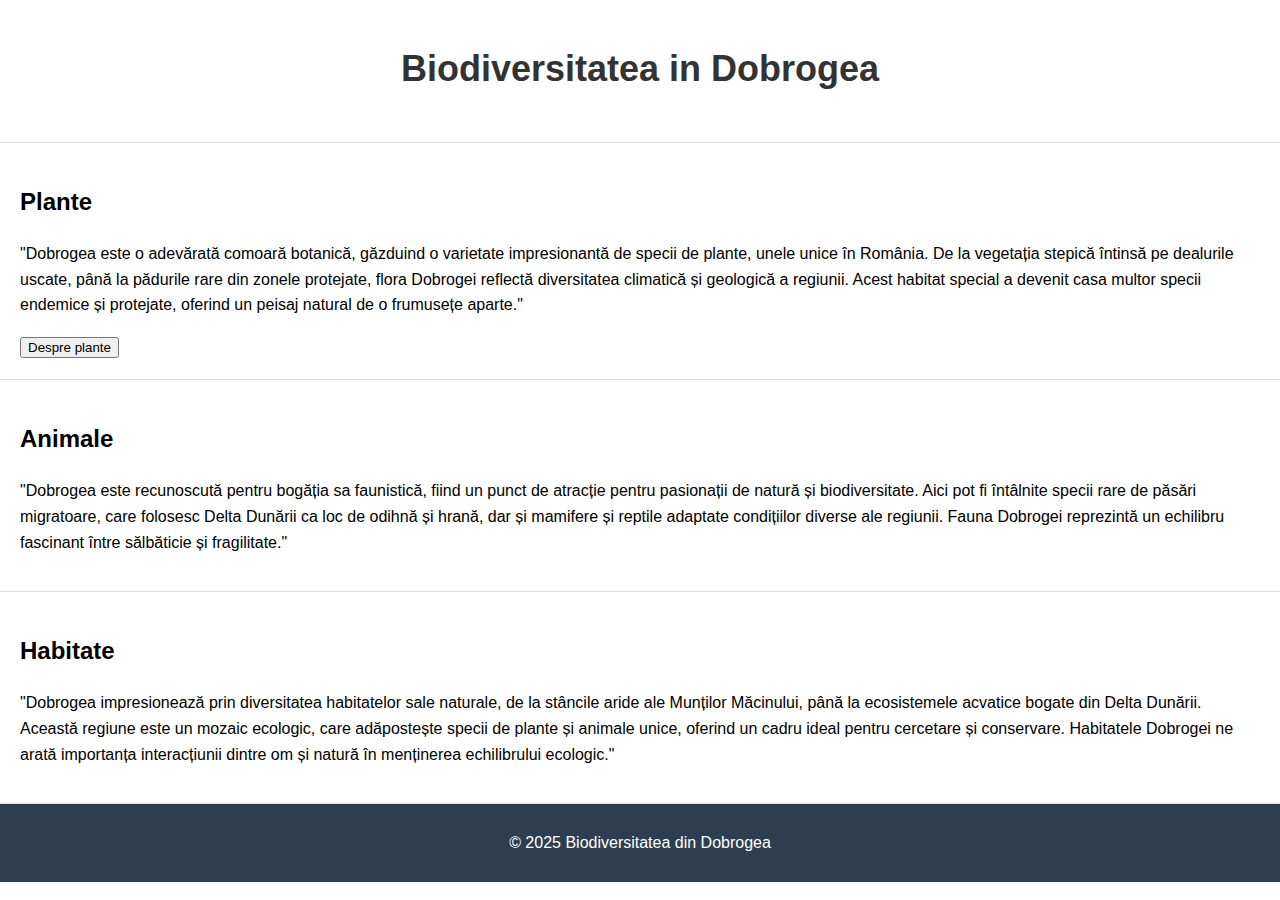
==== index.html @ dee2437e "Add files via upload" ====
<!DOCTYPE html>
<html lang="ro">
<head>
    <meta charset="UTF-8">
    <meta name="viewport" content="width=device-width, initial-scale=1.0">
    <title>Biodiversitatea din Dobrogea</title>
    <link rel="stylesheet" href="style.css">
</head>
<body>
    <section id="biodiversitatea in Dobrogea">
        <h1>
            Biodiversitatea in Dobrogea
        </h1>


    </section>
    <section id="plante">
        <h2>Plante</h2>
        <p>"Dobrogea este o adevărată comoară botanică, găzduind o varietate impresionantă de specii de plante, unele unice în România. 
            De la vegetația stepică întinsă pe dealurile uscate, până la pădurile rare din zonele protejate, 
            flora Dobrogei reflectă diversitatea climatică și geologică a regiunii. 
            Acest habitat special a devenit casa multor specii endemice și protejate, oferind un peisaj natural de o frumusețe aparte."

        </p>
        <button onclick="location.href='plante.html'">Despre plante</button>
    </section>
    <section id="animale">
        <h2>Animale</h2>
        <p>"Dobrogea este recunoscută pentru bogăția sa faunistică, fiind un punct de atracție pentru pasionații de natură și biodiversitate. 
            Aici pot fi întâlnite specii rare de păsări migratoare, care folosesc Delta Dunării ca loc de odihnă și hrană, dar 
            și mamifere și reptile adaptate condițiilor diverse ale regiunii. Fauna Dobrogei reprezintă un echilibru 
            fascinant între sălbăticie și fragilitate."</p>
    </section>
    <section id="habitate">
        <h2>Habitate</h2>
        <p>"Dobrogea impresionează prin diversitatea habitatelor sale naturale, de la stâncile aride ale Munților Măcinului, 
            până la ecosistemele acvatice bogate din Delta Dunării. Această regiune este un mozaic ecologic, care adăpostește 
            specii de plante și animale unice, oferind un cadru ideal pentru cercetare și conservare. Habitatele Dobrogei ne 
            arată importanța interacțiunii dintre om și natură în menținerea echilibrului ecologic."</p>
    </section>
    <footer>
        <p>&copy; 2025 Biodiversitatea din Dobrogea</p>
    </footer>
</body>
</html>
---- style.css ----
body {
    font-family: Arial, sans-serif;
    line-height: 1.6;
    margin: 0;
    padding: 0;
}
h1 {
    text-align: center; /* Centrează textul pe orizontală */
    font-size: 36px; /* Dimensiunea titlului */
    font-weight: bold; /* Face textul îngroșat */
    margin-top: 20px; /* Adaugă spațiu de sus */
    color: #333; /* Schimbă culoarea, dacă dorești */
}

header {
    background: #2c3e50;
    color: white;
    padding: 10px 20px;
    text-align: center;
}

section {
    padding: 20px;
    border-bottom: 1px solid #ddd;
}
footer {
    text-align: center;
    padding: 10px;
    background: #2c3e50;
    color: white;
}
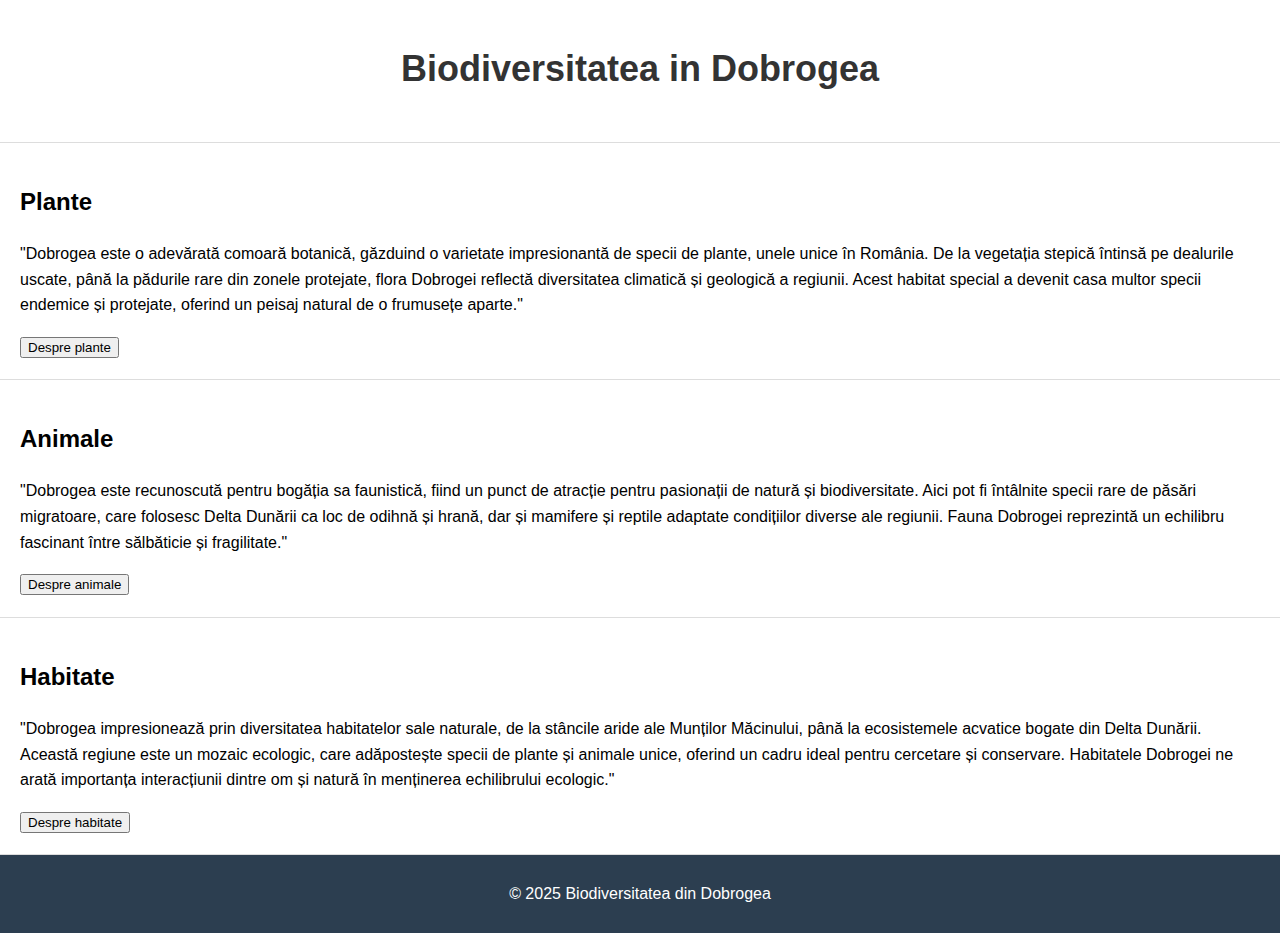
==== commit f67a3ab4: "Add files via upload" ====
--- a/index.html
+++ b/index.html
@@ -7,7 +7,8 @@
     <link rel="stylesheet" href="style.css">
 </head>
 <body>
-    <section id="biodiversitatea in Dobrogea">
+    <section id="biodiversitatea-in-dobrogea"?
+        >
         <h1>
             Biodiversitatea in Dobrogea
         </h1>
@@ -16,11 +17,11 @@
     </section>
     <section id="plante">
         <h2>Plante</h2>
-        <p>"Dobrogea este o adevărată comoară botanică, găzduind o varietate impresionantă de specii de plante, unele unice în România. 
+        <p>
+            "Dobrogea este o adevărată comoară botanică, găzduind o varietate impresionantă de specii de plante, unele unice în România. 
             De la vegetația stepică întinsă pe dealurile uscate, până la pădurile rare din zonele protejate, 
             flora Dobrogei reflectă diversitatea climatică și geologică a regiunii. 
             Acest habitat special a devenit casa multor specii endemice și protejate, oferind un peisaj natural de o frumusețe aparte."
-
         </p>
         <button onclick="location.href='plante.html'">Despre plante</button>
     </section>
@@ -30,6 +31,7 @@
             Aici pot fi întâlnite specii rare de păsări migratoare, care folosesc Delta Dunării ca loc de odihnă și hrană, dar 
             și mamifere și reptile adaptate condițiilor diverse ale regiunii. Fauna Dobrogei reprezintă un echilibru 
             fascinant între sălbăticie și fragilitate."</p>
+        <button onclick="location.href='animale.html'">Despre animale</button>
     </section>
     <section id="habitate">
         <h2>Habitate</h2>
@@ -37,6 +39,7 @@
             până la ecosistemele acvatice bogate din Delta Dunării. Această regiune este un mozaic ecologic, care adăpostește 
             specii de plante și animale unice, oferind un cadru ideal pentru cercetare și conservare. Habitatele Dobrogei ne 
             arată importanța interacțiunii dintre om și natură în menținerea echilibrului ecologic."</p>
+        <button onclick="location.href='habitate.html'">Despre habitate</button>
     </section>
     <footer>
         <p>&copy; 2025 Biodiversitatea din Dobrogea</p>
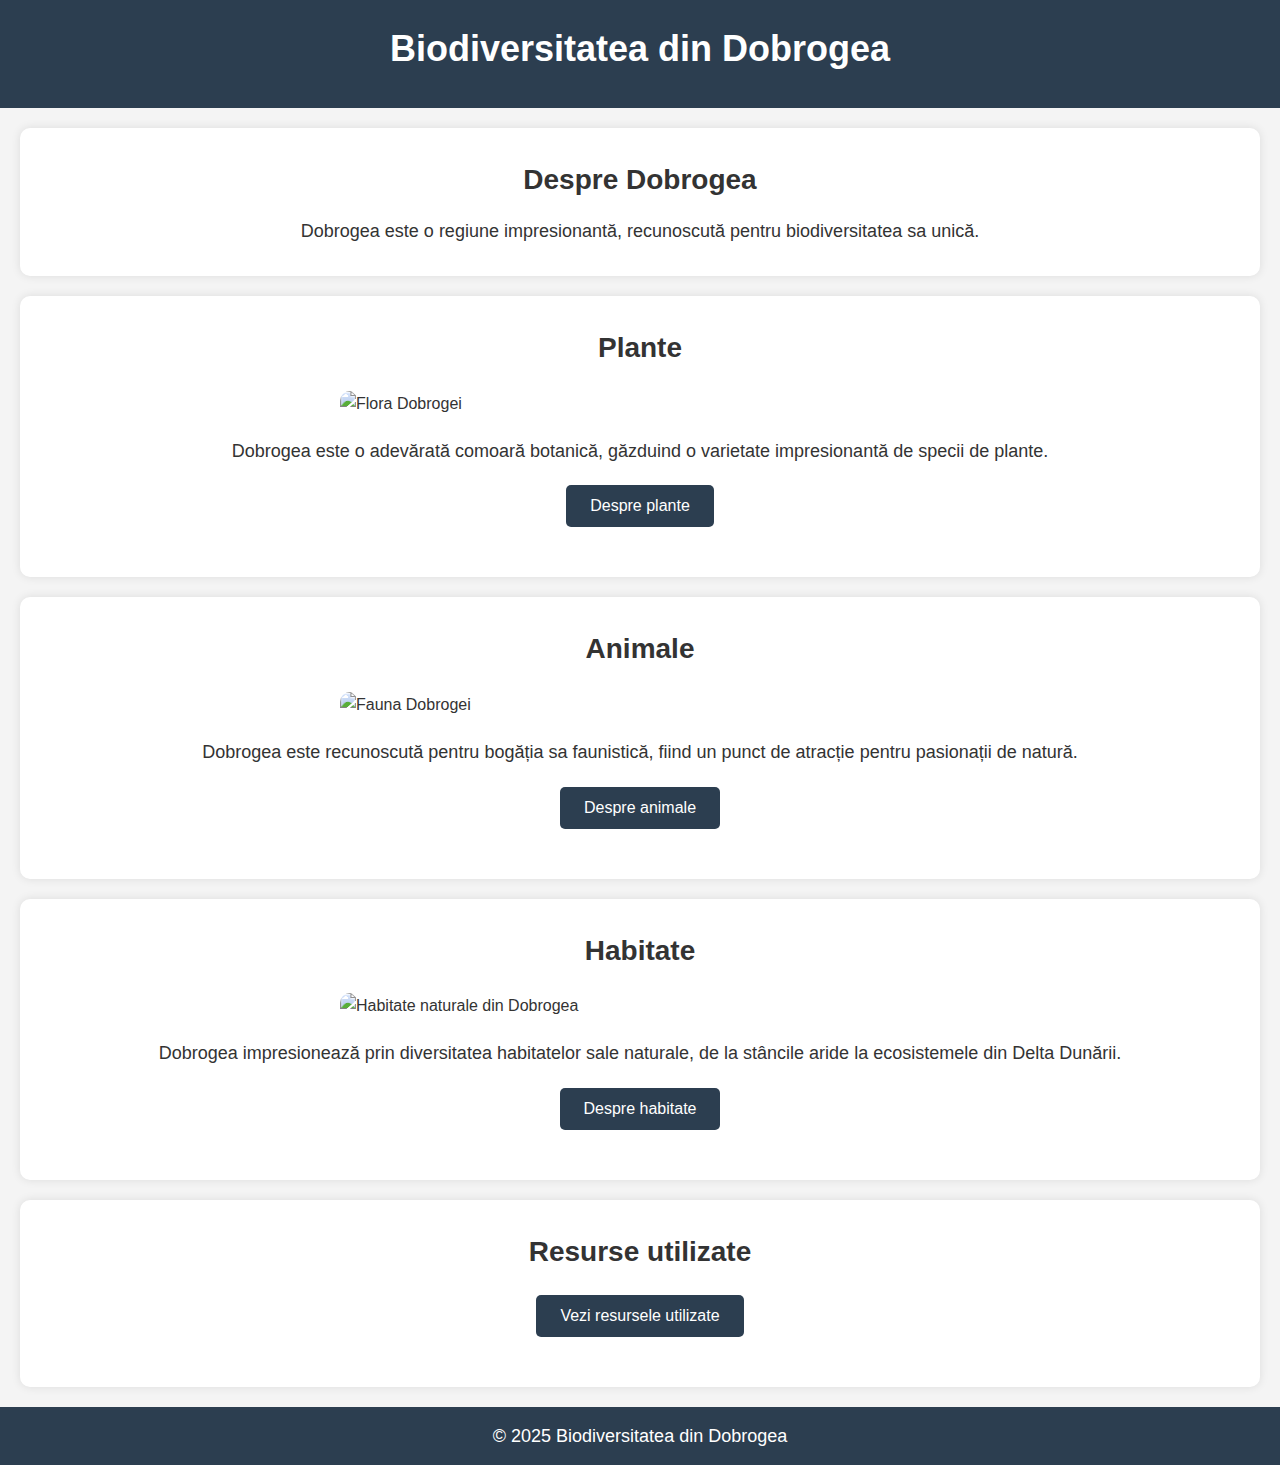
==== commit 187382ca: "Add files via upload" ====
--- a/index.html
+++ b/index.html
@@ -7,42 +7,52 @@
     <link rel="stylesheet" href="style.css">
 </head>
 <body>
-    <section id="biodiversitatea-in-dobrogea"?
-        >
-        <h1>
-            Biodiversitatea in Dobrogea
-        </h1>
 
+    <header>
+        <h1>Biodiversitatea din Dobrogea</h1>
+    </header>
 
+    <section id="biodiversitatea-in-dobrogea">
+        <h2>Despre Dobrogea</h2>
+        <p>Dobrogea este o regiune impresionantă, recunoscută pentru biodiversitatea sa unică.</p>
     </section>
+
     <section id="plante">
         <h2>Plante</h2>
+        <img src="plante.jpg" alt="Flora Dobrogei">
         <p>
-            "Dobrogea este o adevărată comoară botanică, găzduind o varietate impresionantă de specii de plante, unele unice în România. 
-            De la vegetația stepică întinsă pe dealurile uscate, până la pădurile rare din zonele protejate, 
-            flora Dobrogei reflectă diversitatea climatică și geologică a regiunii. 
-            Acest habitat special a devenit casa multor specii endemice și protejate, oferind un peisaj natural de o frumusețe aparte."
+            Dobrogea este o adevărată comoară botanică, găzduind o varietate impresionantă de specii de plante.
         </p>
         <button onclick="location.href='plante.html'">Despre plante</button>
     </section>
+
     <section id="animale">
         <h2>Animale</h2>
-        <p>"Dobrogea este recunoscută pentru bogăția sa faunistică, fiind un punct de atracție pentru pasionații de natură și biodiversitate. 
-            Aici pot fi întâlnite specii rare de păsări migratoare, care folosesc Delta Dunării ca loc de odihnă și hrană, dar 
-            și mamifere și reptile adaptate condițiilor diverse ale regiunii. Fauna Dobrogei reprezintă un echilibru 
-            fascinant între sălbăticie și fragilitate."</p>
+        <img src="animale.jpg" alt="Fauna Dobrogei">
+        <p>
+            Dobrogea este recunoscută pentru bogăția sa faunistică, fiind un punct de atracție pentru pasionații de natură.
+        </p>
         <button onclick="location.href='animale.html'">Despre animale</button>
     </section>
+
     <section id="habitate">
         <h2>Habitate</h2>
-        <p>"Dobrogea impresionează prin diversitatea habitatelor sale naturale, de la stâncile aride ale Munților Măcinului, 
-            până la ecosistemele acvatice bogate din Delta Dunării. Această regiune este un mozaic ecologic, care adăpostește 
-            specii de plante și animale unice, oferind un cadru ideal pentru cercetare și conservare. Habitatele Dobrogei ne 
-            arată importanța interacțiunii dintre om și natură în menținerea echilibrului ecologic."</p>
+        <img src="habitate.jpg" alt="Habitate naturale din Dobrogea">
+        <p>
+            Dobrogea impresionează prin diversitatea habitatelor sale naturale, de la stâncile aride la ecosistemele din Delta Dunării.
+        </p>
         <button onclick="location.href='habitate.html'">Despre habitate</button>
     </section>
+
+    <section id="resurse">
+        <h2>Resurse utilizate</h2>
+        <button onclick="location.href='resurse.html'">Vezi resursele utilizate</button>
+    </section>
+
     <footer>
         <p>&copy; 2025 Biodiversitatea din Dobrogea</p>
     </footer>
+
 </body>
 </html>
+
--- a/style.css
+++ b/style.css
@@ -1,31 +1,135 @@
+/* Resetare stiluri implicite */
+* {
+    margin: 0;
+    padding: 0;
+    box-sizing: border-box;
+}
+
+/* Stil pentru întregul site */
 body {
     font-family: Arial, sans-serif;
     line-height: 1.6;
-    margin: 0;
-    padding: 0;
-}
-h1 {
-    text-align: center; /* Centrează textul pe orizontală */
-    font-size: 36px; /* Dimensiunea titlului */
-    font-weight: bold; /* Face textul îngroșat */
-    margin-top: 20px; /* Adaugă spațiu de sus */
-    color: #333; /* Schimbă culoarea, dacă dorești */
+    background-color: #f4f4f4;
+    color: #333;
 }
 
+/* Stil pentru antet și navigație */
 header {
     background: #2c3e50;
     color: white;
-    padding: 10px 20px;
+    padding: 20px;
     text-align: center;
 }
 
+header h1 {
+    font-size: 36px;
+    margin-bottom: 10px;
+}
+
+nav ul {
+    list-style: none;
+    display: flex;
+    justify-content: center;
+}
+
+nav ul li {
+    margin: 0 20px;
+}
+
+nav ul li a {
+    text-decoration: none;
+    color: white;
+    font-size: 18px;
+    transition: color 0.3s;
+}
+
+nav ul li a:hover {
+    color: #1abc9c;
+}
+
+/* Stil pentru secțiuni */
 section {
-    padding: 20px;
-    border-bottom: 1px solid #ddd;
+    padding: 30px;
+    margin: 20px;
+    background: white;
+    border-radius: 10px;
+    box-shadow: 0 0 10px rgba(0, 0, 0, 0.1);
 }
+
+section img {
+    width: 100%;
+    max-width: 600px;
+    display: block;
+    margin: 20px auto;
+    border-radius: 10px;
+}
+
+h2 {
+    text-align: center;
+    font-size: 28px;
+    margin-bottom: 15px;
+}
+
+/* Stil pentru paragrafe */
+p {
+    text-align: center;
+    font-size: 18px;
+}
+
+/* Stil pentru butoane */
+button {
+    display: block;
+    margin: 20px auto;
+    padding: 12px 24px;
+    background: #2c3e50;
+    color: white;
+    border: none;
+    border-radius: 5px;
+    cursor: pointer;
+    font-size: 16px;
+    transition: background 0.3s;
+}
+
+button:hover {
+    background: #1a252f;
+}
+
+/* Stil pentru footer */
 footer {
     text-align: center;
-    padding: 10px;
+    padding: 15px;
     background: #2c3e50;
     color: white;
 }
+
+/* Efect de derulare lină între secțiuni */
+html {
+    scroll-behavior: smooth;
+}
+
+/* Responsivitate pentru dispozitive mobile */
+@media (max-width: 768px) {
+    nav ul {
+        flex-direction: column;
+    }
+
+    nav ul li {
+        margin: 10px 0;
+    }
+
+    h1 {
+        font-size: 28px;
+    }
+
+    button {
+        font-size: 14px;
+        padding: 10px 20px;
+    }
+
+    section {
+        padding: 15px;
+        margin: 10px;
+    }
+}
+
+
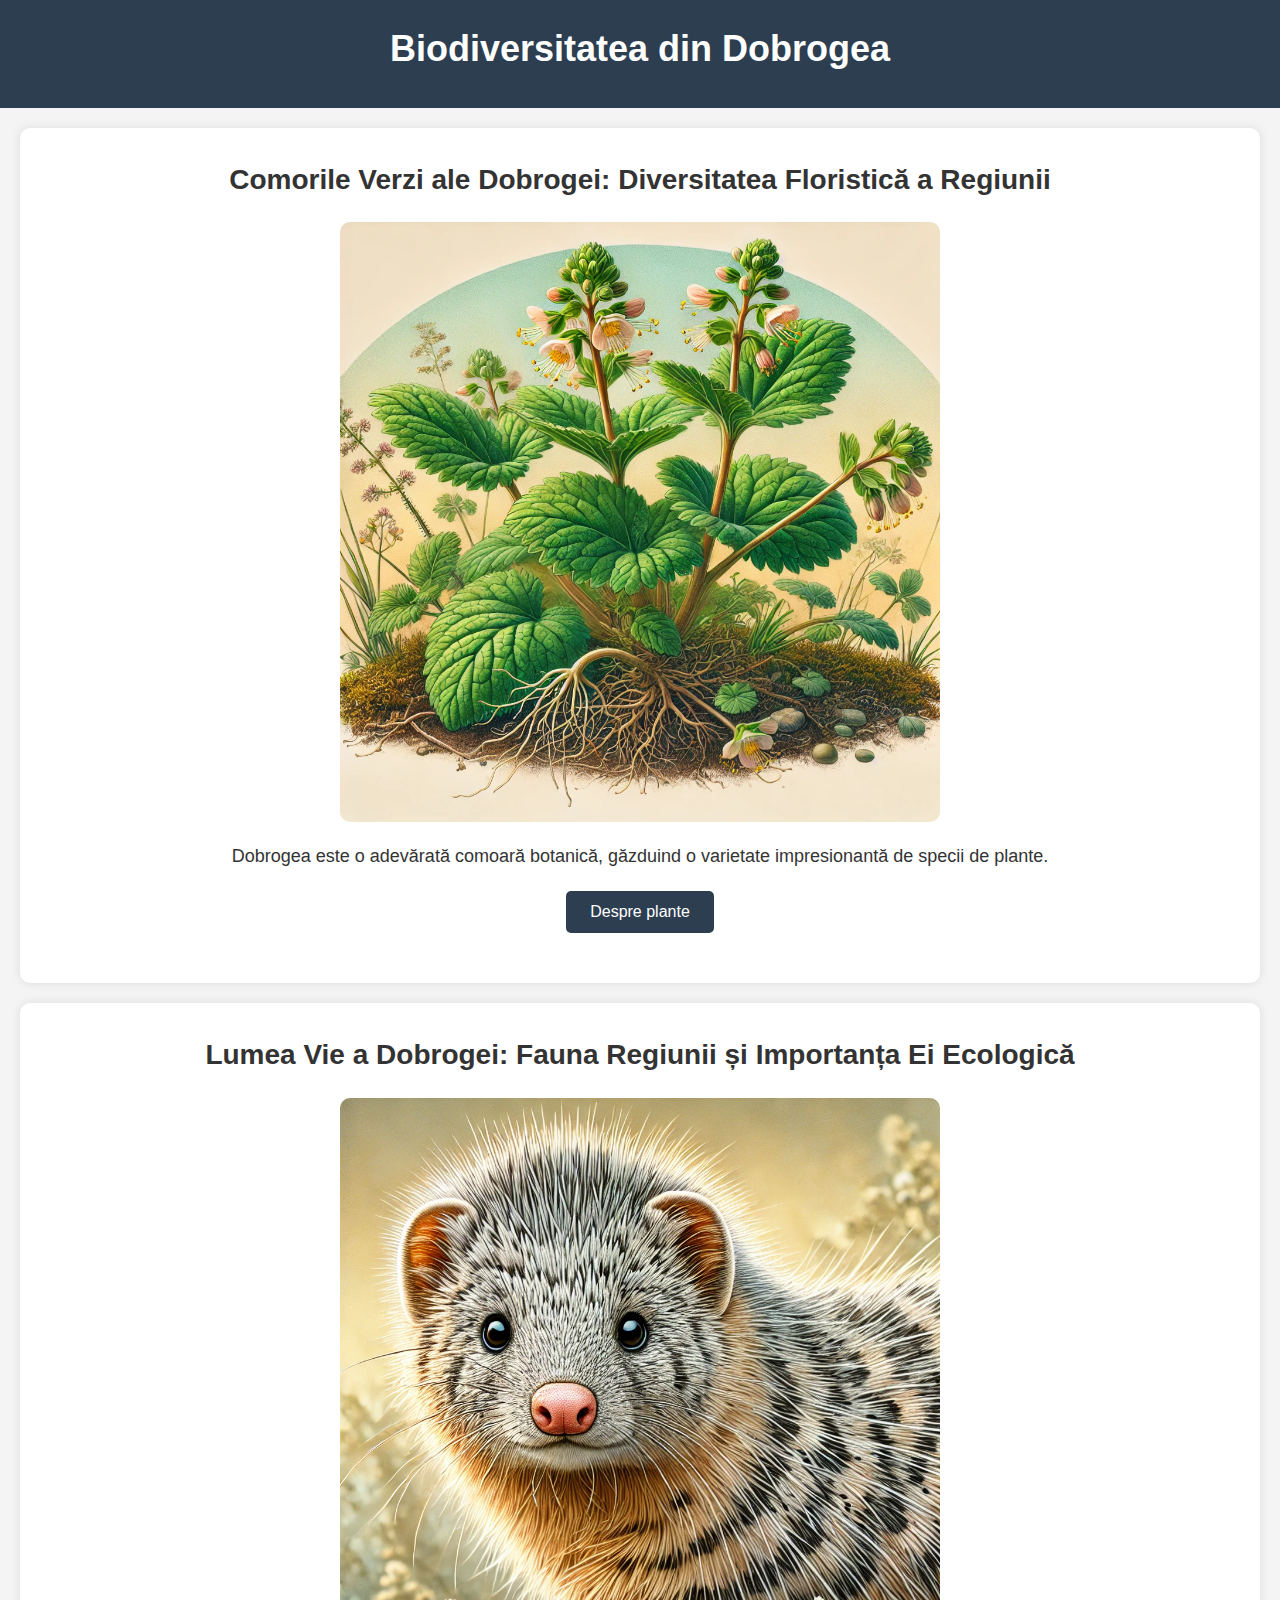
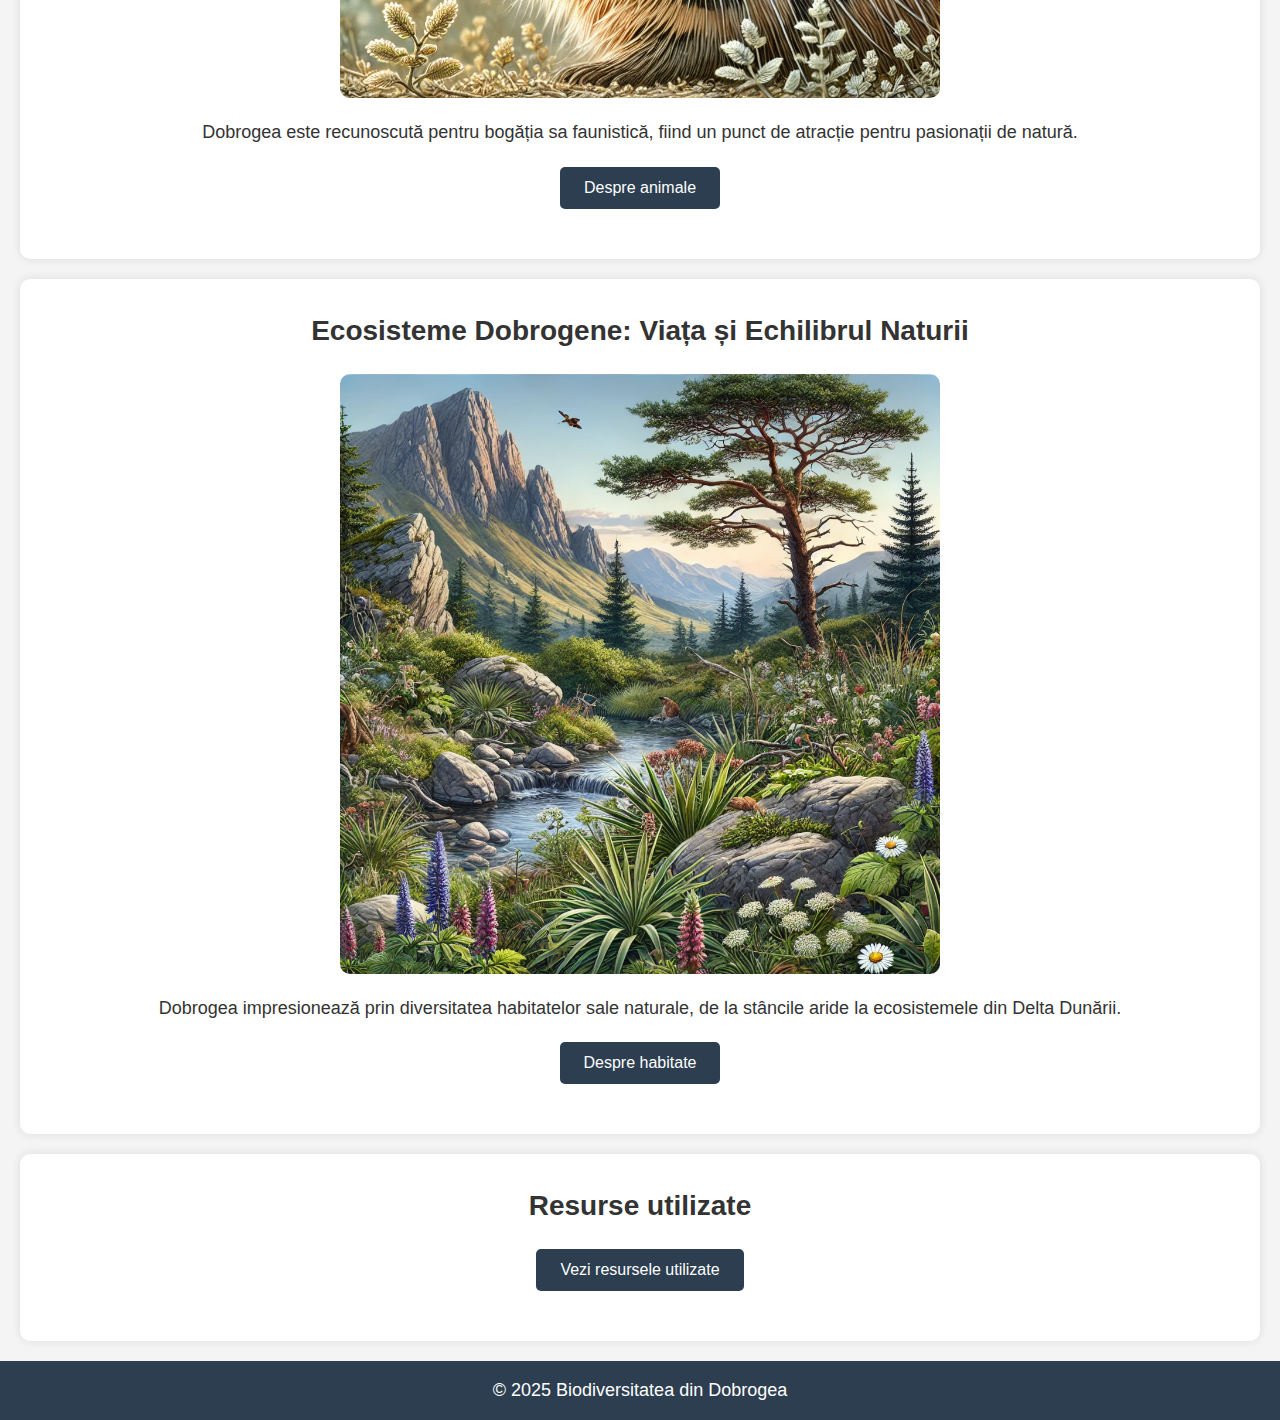
==== commit 43518b69: "Add files via upload" ====
--- a/index.html
+++ b/index.html
@@ -12,14 +12,14 @@
         <h1>Biodiversitatea din Dobrogea</h1>
     </header>
 
-    <section id="biodiversitatea-in-dobrogea">
+    <!--<section id="biodiversitatea-in-dobrogea">
         <h2>Despre Dobrogea</h2>
         <p>Dobrogea este o regiune impresionantă, recunoscută pentru biodiversitatea sa unică.</p>
-    </section>
+    </section>-->
 
     <section id="plante">
-        <h2>Plante</h2>
-        <img src="plante.jpg" alt="Flora Dobrogei">
+        <h2>Comorile Verzi ale Dobrogei: Diversitatea Floristică a Regiunii</h2>
+        <img src="plante.png" alt="Flora Dobrogei">
         <p>
             Dobrogea este o adevărată comoară botanică, găzduind o varietate impresionantă de specii de plante.
         </p>
@@ -27,17 +27,17 @@
     </section>
 
     <section id="animale">
-        <h2>Animale</h2>
-        <img src="animale.jpg" alt="Fauna Dobrogei">
+        <h2>Lumea Vie a Dobrogei: Fauna Regiunii și Importanța Ei Ecologică</h2>
+        <img src="animale.png" alt="Fauna Dobrogei">
         <p>
             Dobrogea este recunoscută pentru bogăția sa faunistică, fiind un punct de atracție pentru pasionații de natură.
         </p>
         <button onclick="location.href='animale.html'">Despre animale</button>
     </section>
-
+    
     <section id="habitate">
-        <h2>Habitate</h2>
-        <img src="habitate.jpg" alt="Habitate naturale din Dobrogea">
+        <h2>Ecosisteme Dobrogene: Viața și Echilibrul Naturii</h2>
+        <img src="habitate.png" alt="Habitate naturale din Dobrogea">
         <p>
             Dobrogea impresionează prin diversitatea habitatelor sale naturale, de la stâncile aride la ecosistemele din Delta Dunării.
         </p>
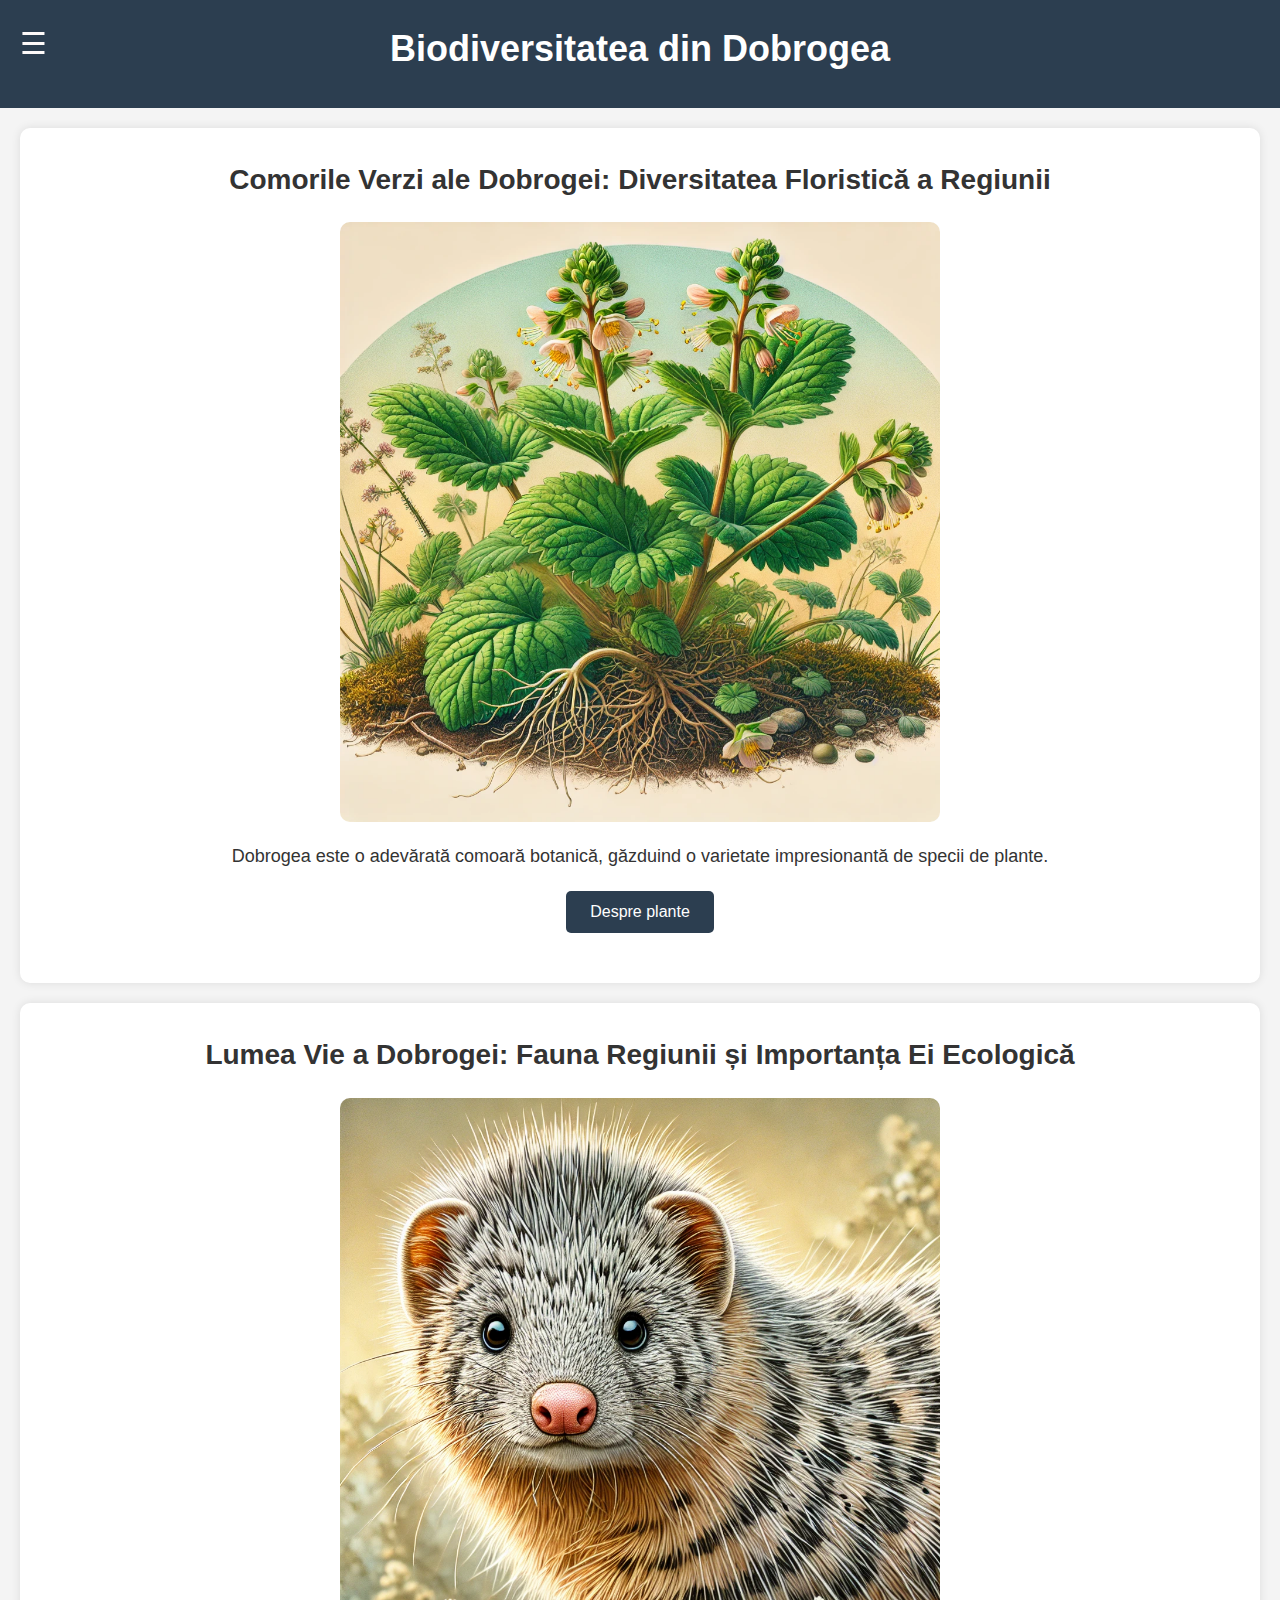
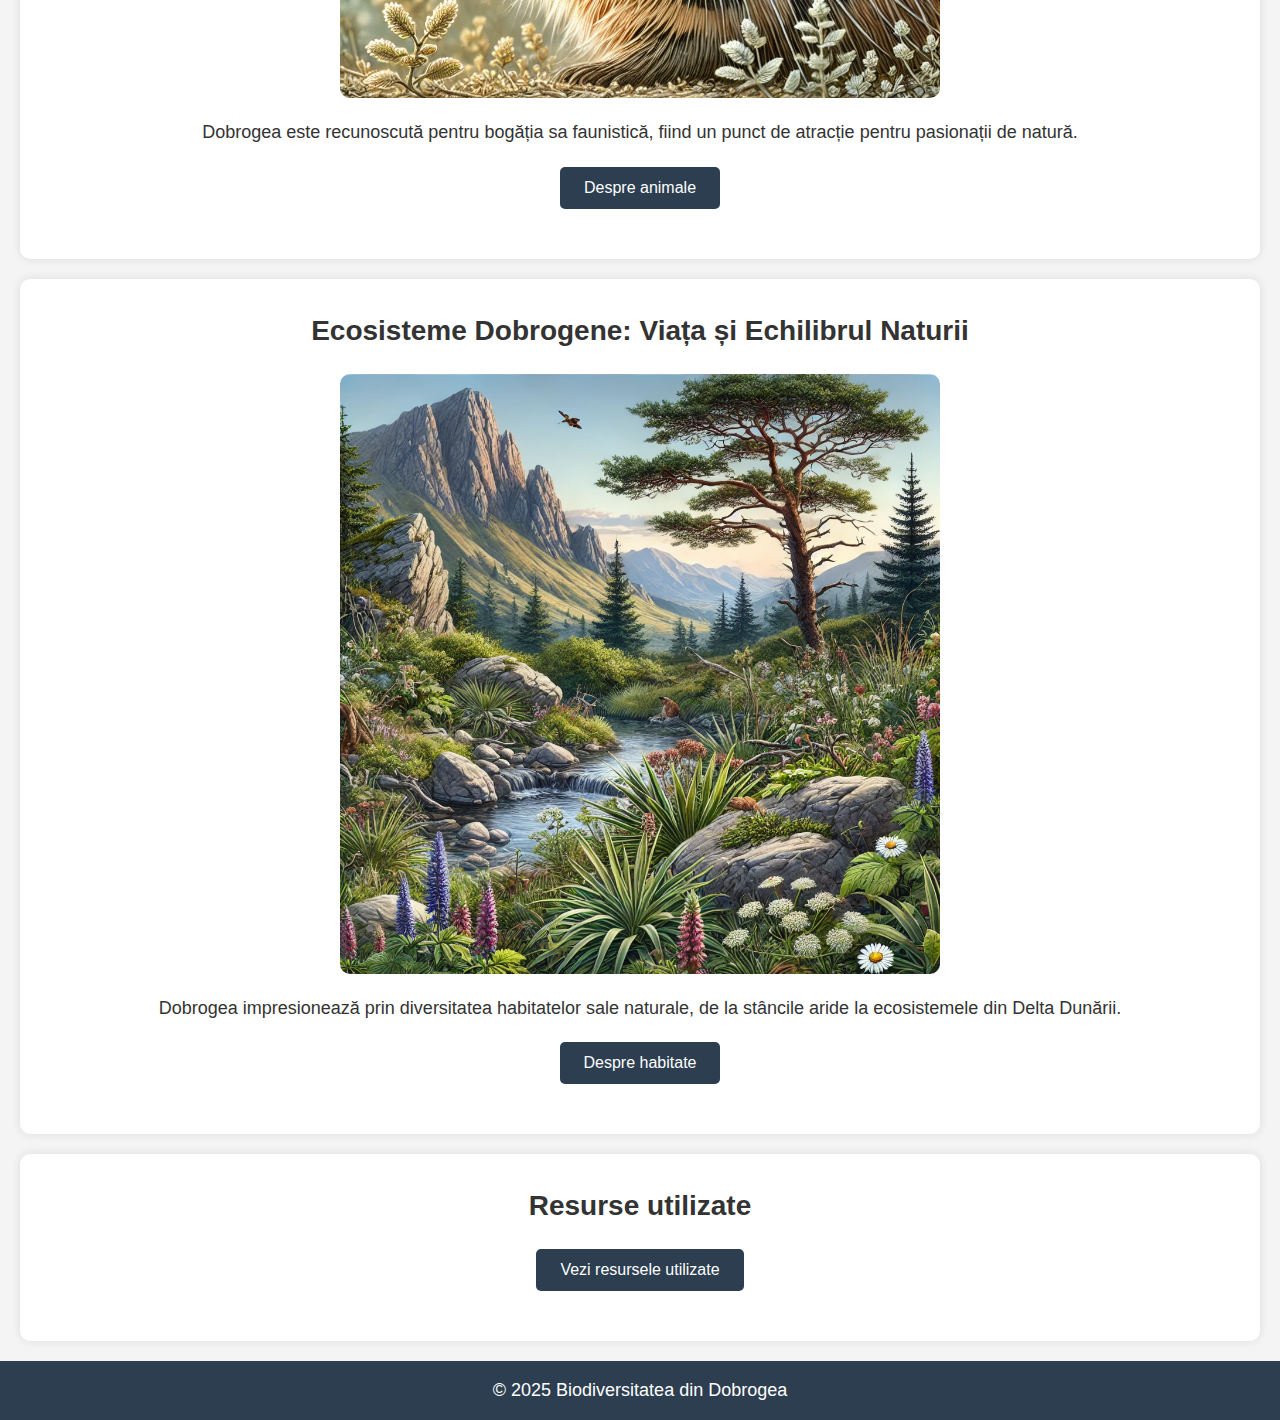
==== commit 0d1fa6f4: "Add files via upload" ====
--- a/index.html
+++ b/index.html
@@ -4,13 +4,28 @@
     <meta charset="UTF-8">
     <meta name="viewport" content="width=device-width, initial-scale=1.0">
     <title>Biodiversitatea din Dobrogea</title>
-    <link rel="stylesheet" href="style.css">
+    <link rel="stylesheet" href="CSS/style.css">
 </head>
 <body>
 
-    <header>
+    <header id="header">
         <h1>Biodiversitatea din Dobrogea</h1>
-    </header>
+        <div id="hamburger-menu-container">
+            <div id="hamburger-menu" onclick="toggleMenu()">
+                &#9776; <!-- Simbolul hamburger -->
+            </div>
+            <nav class="menu">
+                <ul>
+                    <li><a href="index.html">Acasă</a></li>
+                    <li><a href="HTML/plante.html">Plante</a></li>
+                    <li><a href="HTML/animale.html">Animale</a></li>
+                    <li><a href="HTML/habitate.html">Habitate</a></li>
+                    <li><a href="HTML/resurse.html">Resurse</a></li>
+                </ul>
+            </nav>
+        </div>
+    </header>    
+    <script src="JS/script-meniu.js"></script>
 
     <!--<section id="biodiversitatea-in-dobrogea">
         <h2>Despre Dobrogea</h2>
@@ -19,40 +34,41 @@
 
     <section id="plante">
         <h2>Comorile Verzi ale Dobrogei: Diversitatea Floristică a Regiunii</h2>
-        <img src="plante.png" alt="Flora Dobrogei">
+        <img src="poze/pornire/plante.png" alt="Flora Dobrogei">
         <p>
             Dobrogea este o adevărată comoară botanică, găzduind o varietate impresionantă de specii de plante.
         </p>
-        <button onclick="location.href='plante.html'">Despre plante</button>
+        <button onclick="location.href='HTML/plante.html'">Despre plante</button>
     </section>
 
     <section id="animale">
         <h2>Lumea Vie a Dobrogei: Fauna Regiunii și Importanța Ei Ecologică</h2>
-        <img src="animale.png" alt="Fauna Dobrogei">
+        <img src="poze/pornire/animale.png" alt="Fauna Dobrogei">
         <p>
             Dobrogea este recunoscută pentru bogăția sa faunistică, fiind un punct de atracție pentru pasionații de natură.
         </p>
-        <button onclick="location.href='animale.html'">Despre animale</button>
+        <button onclick="location.href='HTML/animale.html'">Despre animale</button>
     </section>
     
     <section id="habitate">
         <h2>Ecosisteme Dobrogene: Viața și Echilibrul Naturii</h2>
-        <img src="habitate.png" alt="Habitate naturale din Dobrogea">
+        <img src="poze/pornire/habitate.png" alt="Habitate naturale din Dobrogea">
         <p>
             Dobrogea impresionează prin diversitatea habitatelor sale naturale, de la stâncile aride la ecosistemele din Delta Dunării.
         </p>
-        <button onclick="location.href='habitate.html'">Despre habitate</button>
+        <button onclick="location.href='HTML/habitate.html'">Despre habitate</button>
     </section>
 
     <section id="resurse">
         <h2>Resurse utilizate</h2>
-        <button onclick="location.href='resurse.html'">Vezi resursele utilizate</button>
+        <button onclick="location.href='HTML/resurse.html'">Vezi resursele utilizate</button>
     </section>
 
     <footer>
         <p>&copy; 2025 Biodiversitatea din Dobrogea</p>
     </footer>
 
+    
+
 </body>
 </html>
-
--- a/CSS/style.css
+++ b/CSS/style.css
@@ -0,0 +1,173 @@
+/* Resetare stiluri implicite */
+* {
+    margin: 0;
+    padding: 0;
+    box-sizing: border-box;
+}
+
+/* Stil pentru întregul site */
+body {
+    font-family: Arial, sans-serif;
+    line-height: 1.6;
+    background-color: #f4f4f4;
+    color: #333;
+}
+
+/* Stil pentru antet și navigație */
+header {
+    background: #2c3e50;
+    color: white;
+    padding: 20px;
+    text-align: center;
+    position: relative; /* Asigură că #hamburger-menu se poziționează relativ la acest element */
+}
+
+header h1 {
+    font-size: 36px;
+    margin-bottom: 10px;
+}
+
+#hamburger-menu {
+    font-size: 30px;
+    cursor: pointer;
+    color: rgb(254, 250, 250);
+    position: fixed;
+    top: 20px;
+    left: 20px;
+    z-index: 1300;
+}
+
+/* Stil pentru butonul Acasă */
+#home-button {
+    font-size: 30px;
+    cursor: pointer;
+    color: rgb(254, 250, 250);
+    position: fixed;
+    top: 20px;
+    right: 20px;
+    z-index: 1200;
+}
+
+/* Meniul hamburger care este ascuns inițial */
+/* Meniul hamburger care este ascuns inițial */
+/* Meniul hamburger care este ascuns inițial */
+/* Meniul hamburger care este ascuns inițial */
+.menu {
+    display: none;
+    position: fixed;
+    top: 0;
+    left: 0;
+    background: rgba(44, 62, 80, 0.8);
+    width: 300px;
+    height: 100%;
+    box-shadow: 0 0 15px rgba(0, 0, 0, 0.3);
+    border-radius: 5px;
+    z-index: 1250;
+    opacity: 0;
+    transition: opacity 0.3s ease-in-out;
+}
+
+/* Meniul vizibil atunci când este activ */
+.menu.active {
+    display: block;
+    opacity: 1;
+}
+
+/* Stil pentru elementele din meniu */
+.menu ul {
+    list-style: none;
+    padding: 0;
+    margin: 0;
+}
+
+/* Aplicați spațiere doar pentru butoane */
+.menu ul li a {
+    display: block;
+    color: white;
+    text-decoration: none;
+    padding: 20px 30px; /* Păstrează hitbox-ul mai mic */
+    font-size: 24px;
+    transition: background 0.3s;
+    border-bottom: 1px solid rgba(255, 255, 255, 0.1); /* Linii de separare între elemente */
+    margin-top: 25px; /* Distanță doar între butoane */
+}
+
+.menu ul li a:first-child {
+    margin-top: 0; /* Elimină distanța de sus pentru primul buton */
+}
+
+.menu ul li a:hover {
+    background: rgba(26, 188, 156, 0.7);
+}
+
+
+
+/* Media Queries pentru dispozitive mobile */
+@media (max-width: 768px) {
+    section, aside {
+        width: 100%;
+        margin: 0;
+    }
+    .imagine {
+        width: 100%;
+    }
+}
+/* Stil pentru secțiuni */
+section {
+    padding: 30px;
+    margin: 20px;
+    background: white;
+    border-radius: 10px;
+    box-shadow: 0 0 10px rgba(0, 0, 0, 0.1);
+}
+
+section img {
+    width: 100%;
+    max-width: 600px;
+    display: block;
+    margin: 20px auto;
+    border-radius: 10px;
+}
+
+h2 {
+    text-align: center;
+    font-size: 28px;
+    margin-bottom: 15px;
+}
+
+/* Stil pentru paragrafe */
+p {
+    text-align: center;
+    font-size: 18px;
+}
+
+/* Stil pentru butoane */
+button {
+    display: block;
+    margin: 20px auto;
+    padding: 12px 24px;
+    background: #2c3e50;
+    color: white;
+    border: none;
+    border-radius: 5px;
+    cursor: pointer;
+    font-size: 16px;
+    transition: background 0.3s;
+}
+
+button:hover {
+    background: #1a252f;
+}
+
+/* Stil pentru footer */
+footer {
+    text-align: center;
+    padding: 15px;
+    background: #2c3e50;
+    color: white;
+}
+
+/* Efect de derulare lină între secțiuni */
+html {
+    scroll-behavior: smooth;
+}
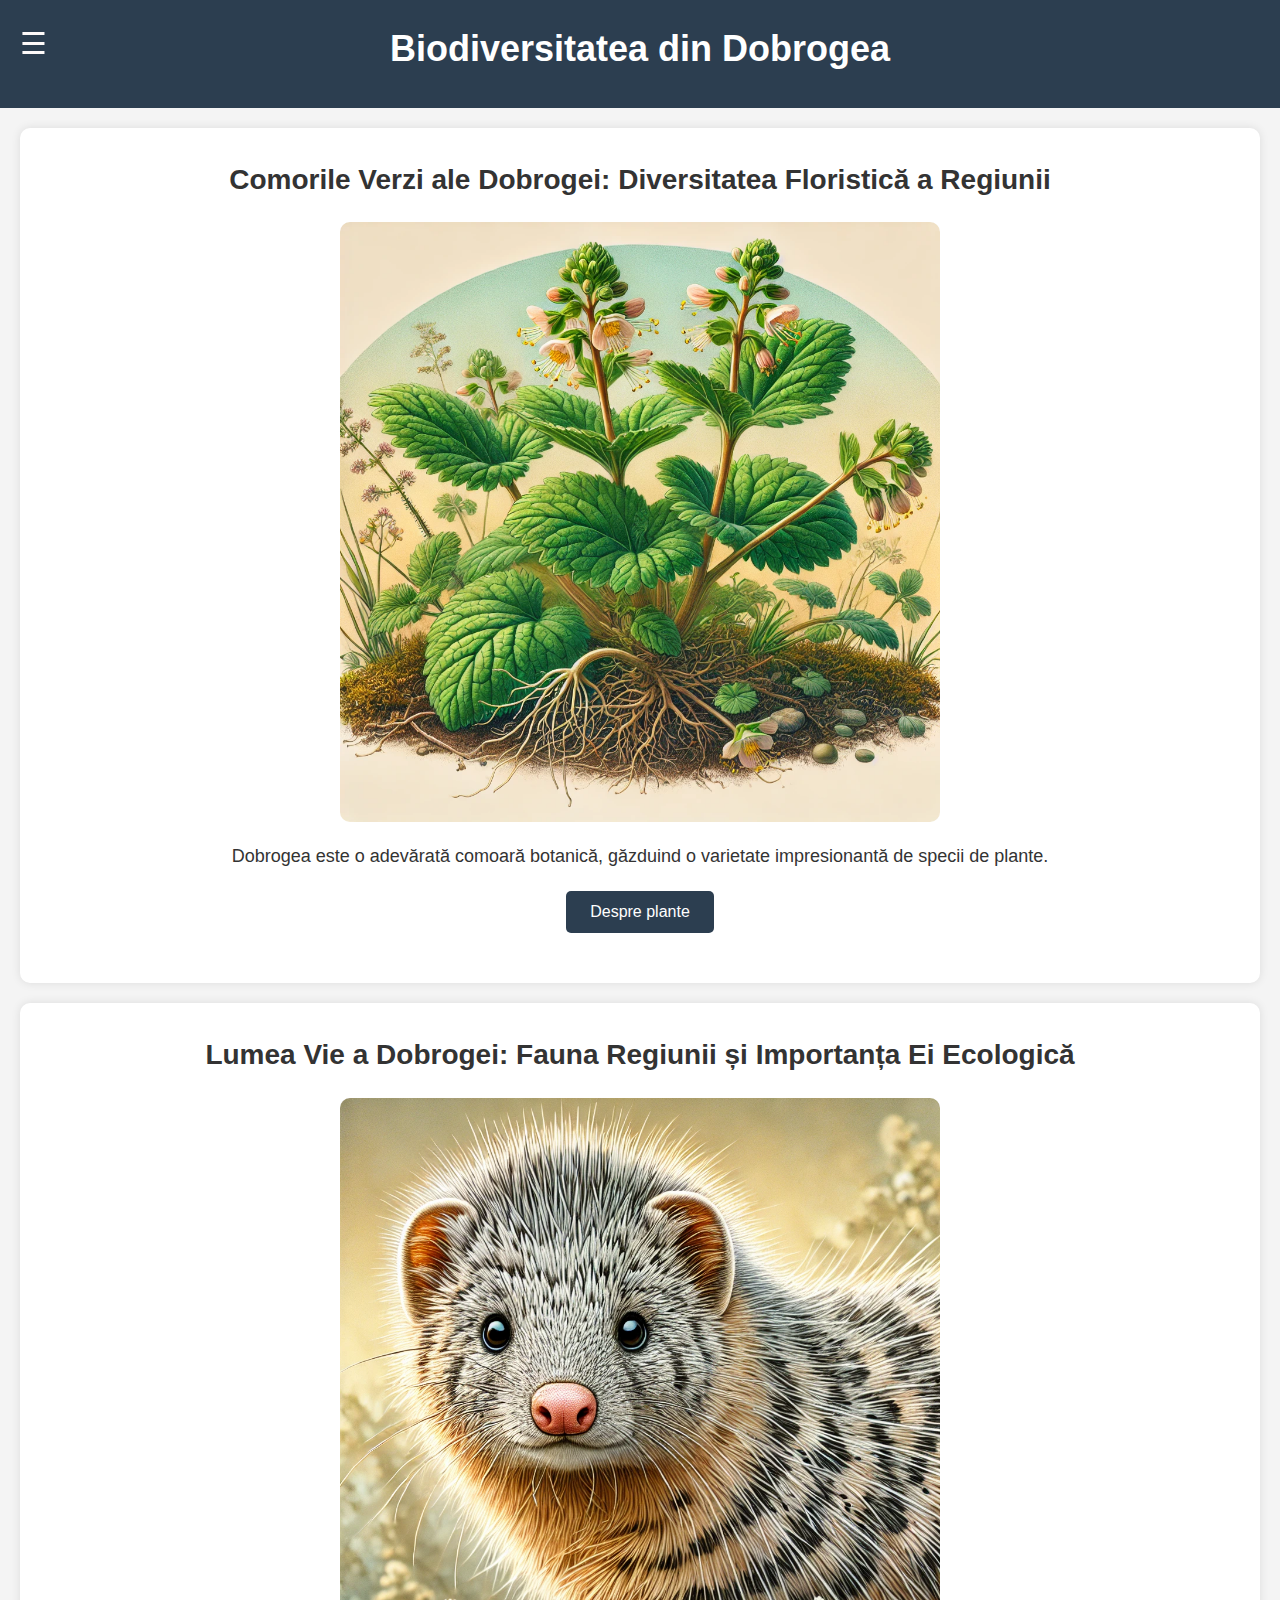
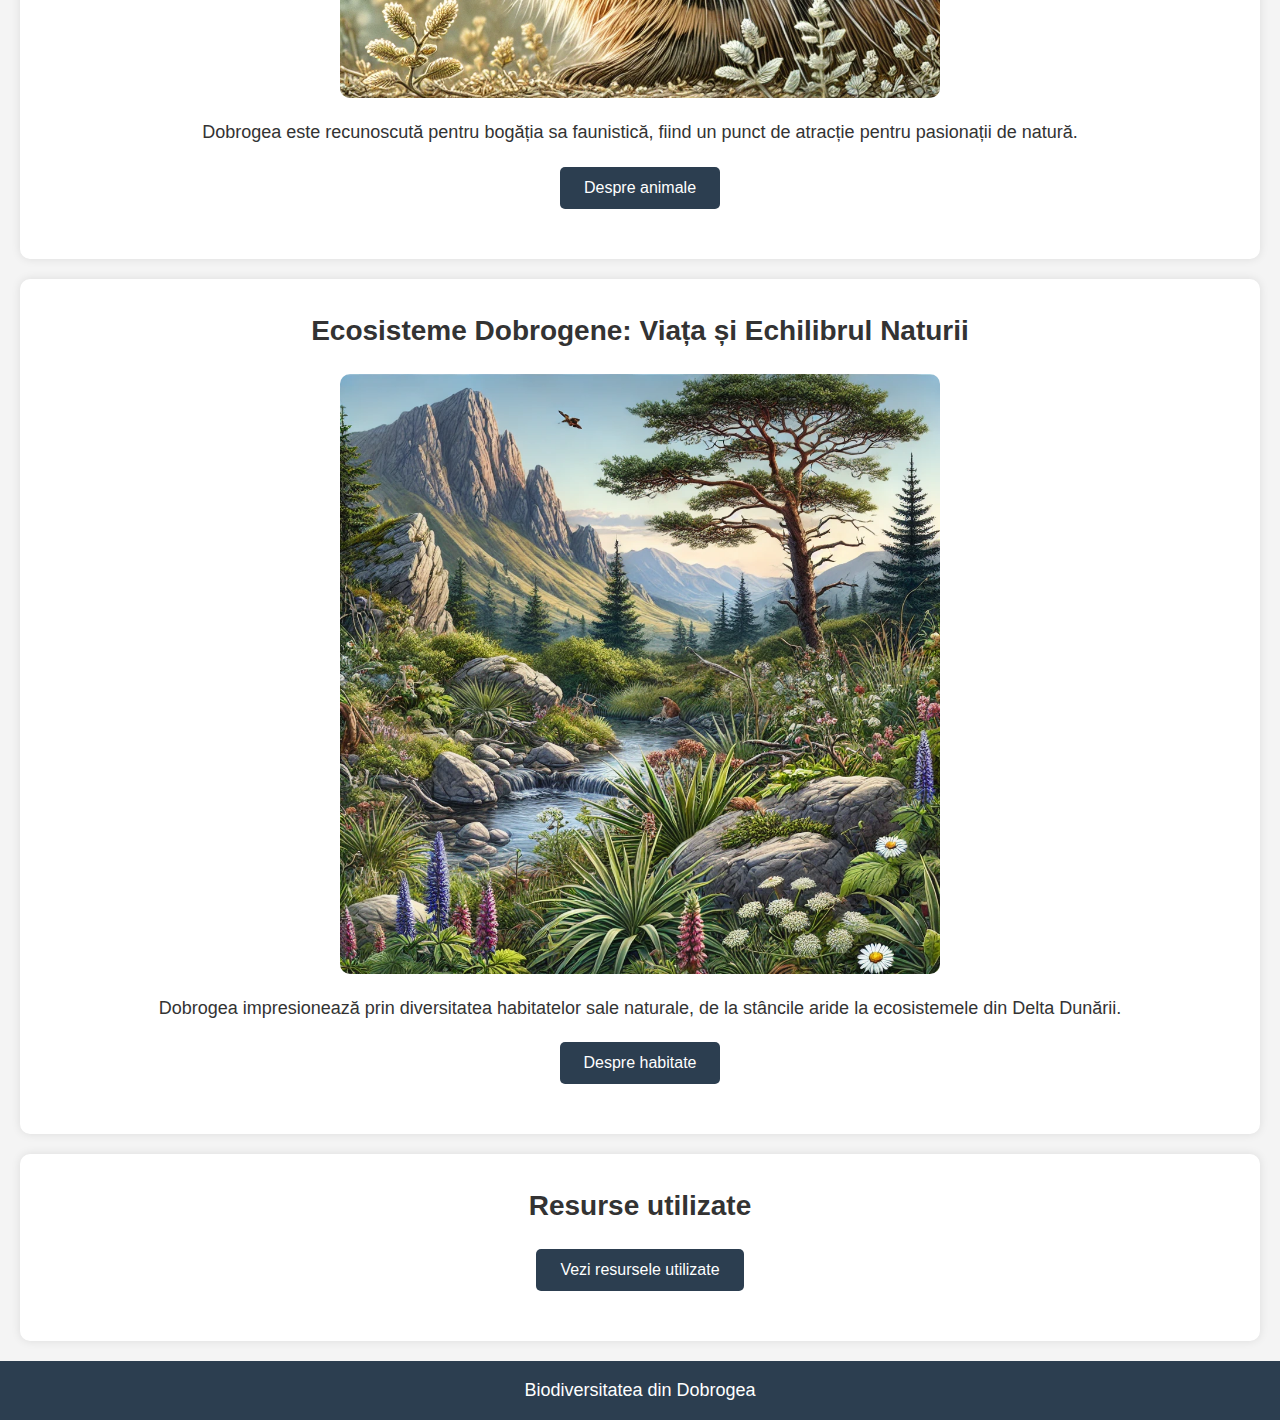
==== commit bf629b7c: "Add files via upload" ====
--- a/index.html
+++ b/index.html
@@ -65,7 +65,7 @@
     </section>
 
     <footer>
-        <p>&copy; 2025 Biodiversitatea din Dobrogea</p>
+        <p>Biodiversitatea din Dobrogea</p>
     </footer>
 
     
--- a/CSS/style.css
+++ b/CSS/style.css
@@ -19,7 +19,9 @@
     color: white;
     padding: 20px;
     text-align: center;
-    position: relative; /* Asigură că #hamburger-menu se poziționează relativ la acest element */
+    position: sticky;
+    top: 0;
+    z-index: 1000;
 }
 
 header h1 {
@@ -48,9 +50,6 @@
     z-index: 1200;
 }
 
-/* Meniul hamburger care este ascuns inițial */
-/* Meniul hamburger care este ascuns inițial */
-/* Meniul hamburger care este ascuns inițial */
 /* Meniul hamburger care este ascuns inițial */
 .menu {
     display: none;
@@ -85,22 +84,20 @@
     display: block;
     color: white;
     text-decoration: none;
-    padding: 20px 30px; /* Păstrează hitbox-ul mai mic */
+    padding: 20px 30px;
     font-size: 24px;
     transition: background 0.3s;
-    border-bottom: 1px solid rgba(255, 255, 255, 0.1); /* Linii de separare între elemente */
-    margin-top: 25px; /* Distanță doar între butoane */
+    border-bottom: 1px solid rgba(255, 255, 255, 0.1);
+    margin-top: 25px;
 }
 
 .menu ul li a:first-child {
-    margin-top: 0; /* Elimină distanța de sus pentru primul buton */
+    margin-top: 0;
 }
 
 .menu ul li a:hover {
     background: rgba(26, 188, 156, 0.7);
 }
-
-
 
 /* Media Queries pentru dispozitive mobile */
 @media (max-width: 768px) {
@@ -112,6 +109,7 @@
         width: 100%;
     }
 }
+
 /* Stil pentru secțiuni */
 section {
     padding: 30px;
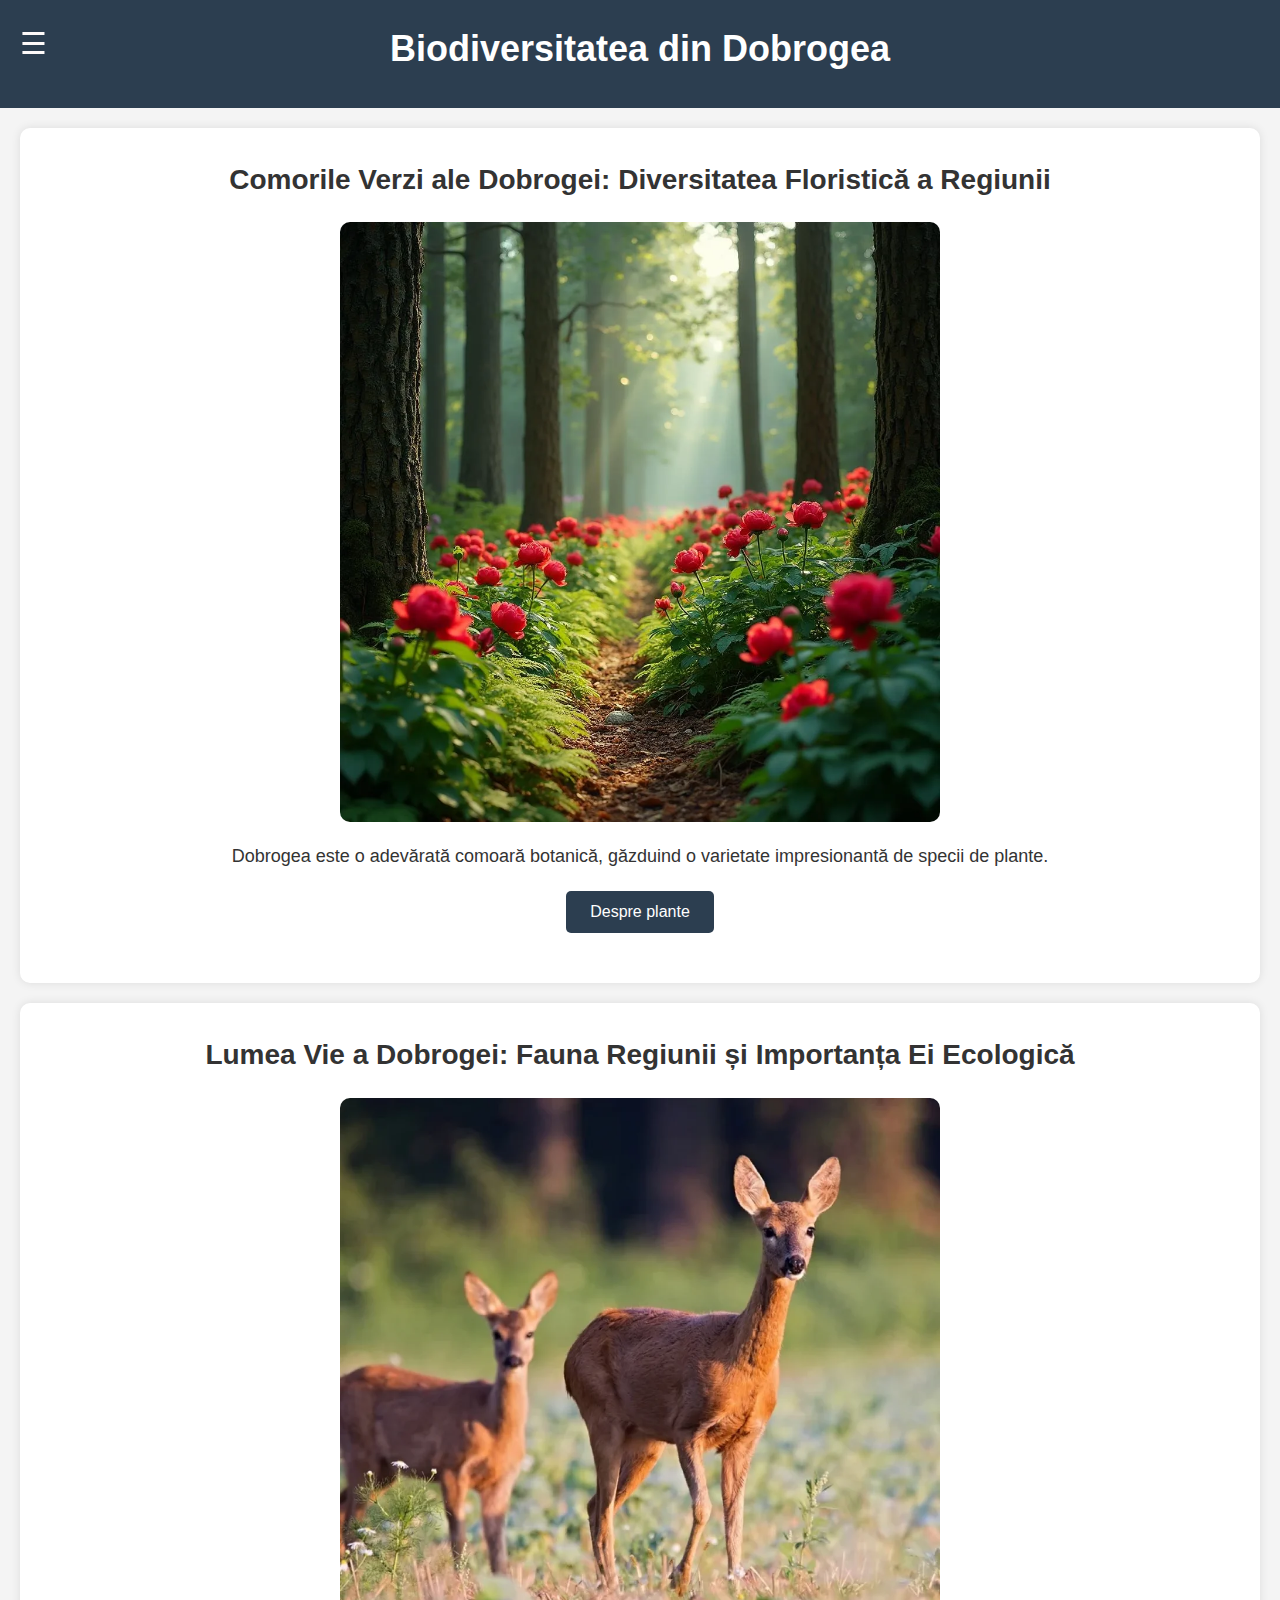
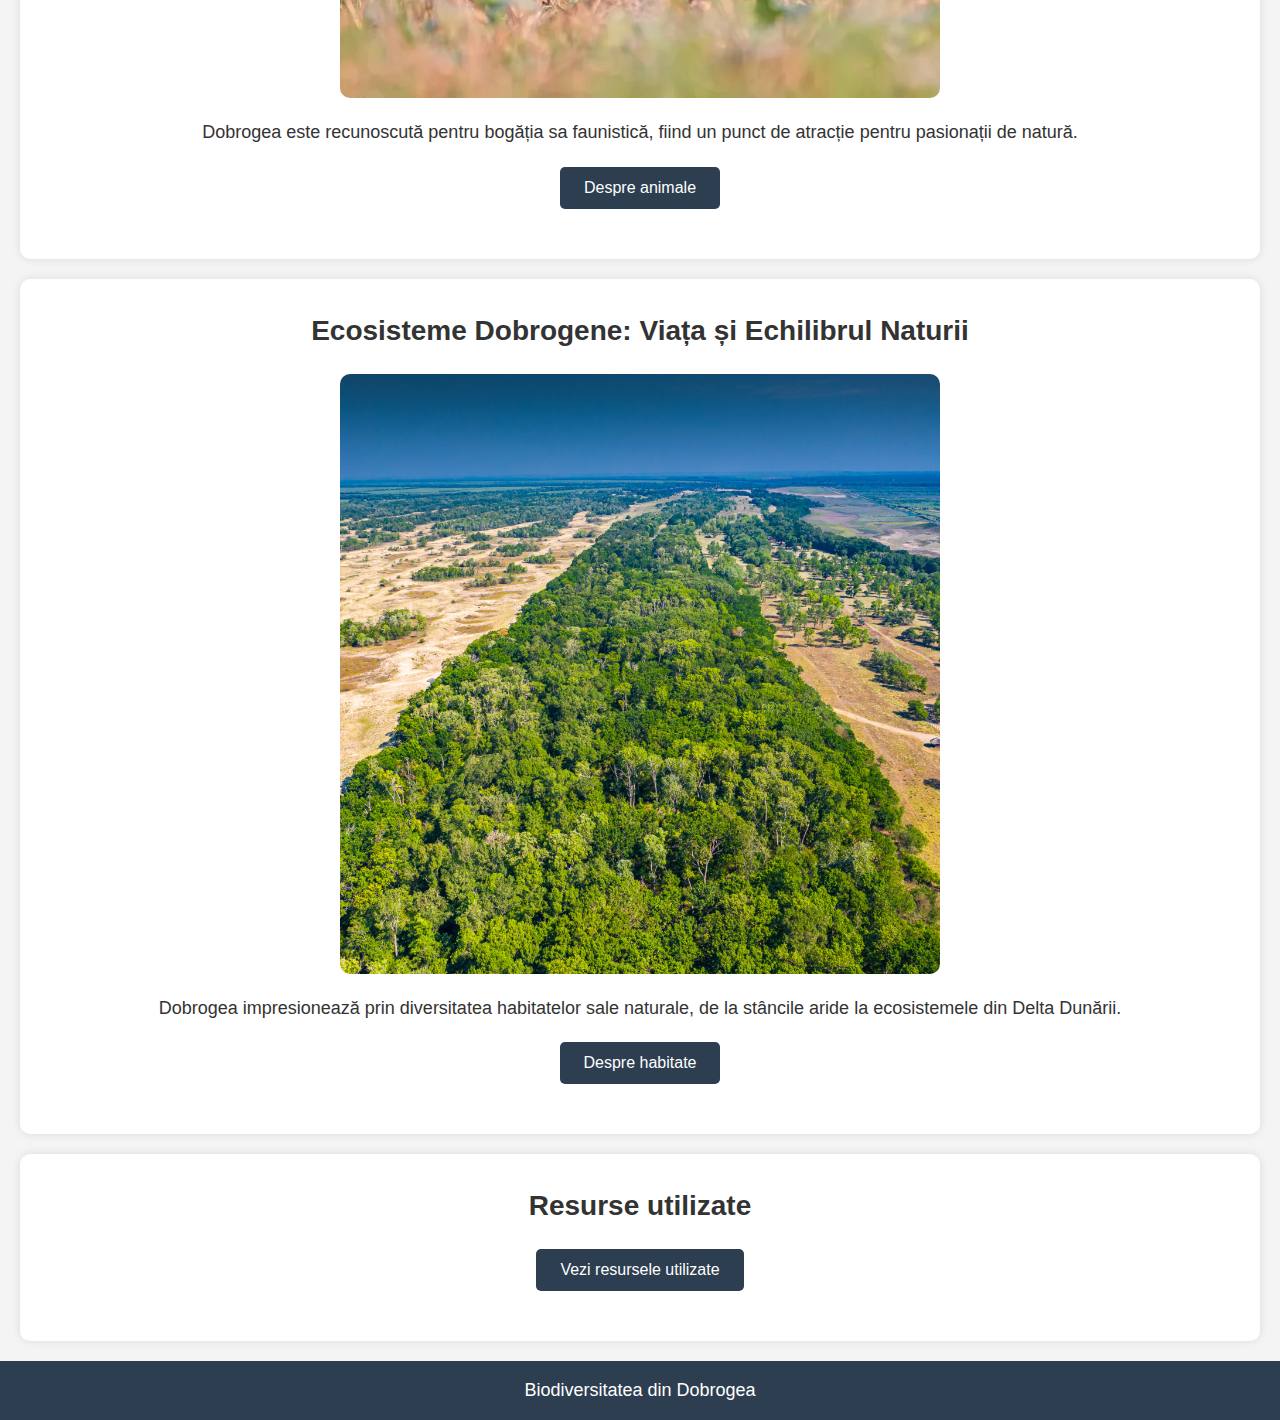
==== commit 4454f072: "Add files via upload" ====
--- a/index.html
+++ b/index.html
@@ -43,7 +43,7 @@
 
     <section id="animale">
         <h2>Lumea Vie a Dobrogei: Fauna Regiunii și Importanța Ei Ecologică</h2>
-        <img src="poze/pornire/animale.png" alt="Fauna Dobrogei">
+        <img src="poze/pornire/animale.webp" alt="Fauna Dobrogei">
         <p>
             Dobrogea este recunoscută pentru bogăția sa faunistică, fiind un punct de atracție pentru pasionații de natură.
         </p>
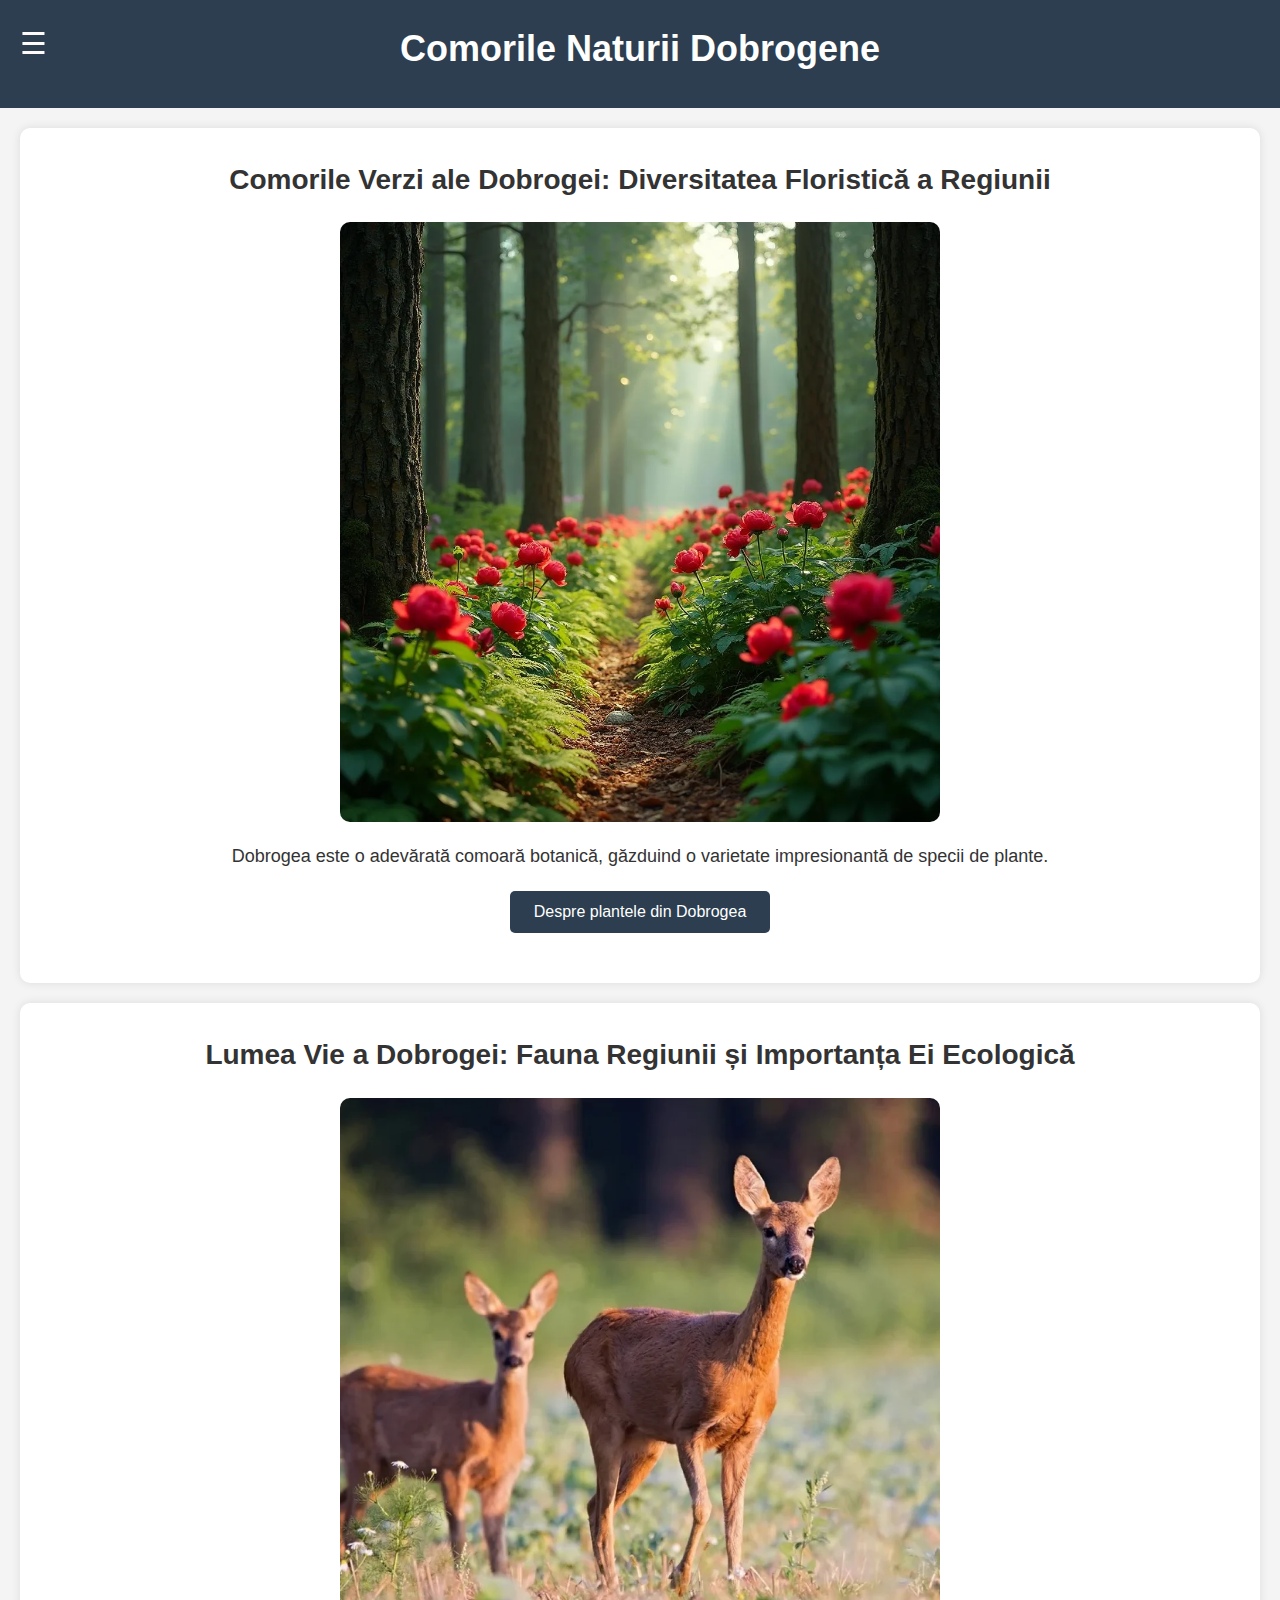
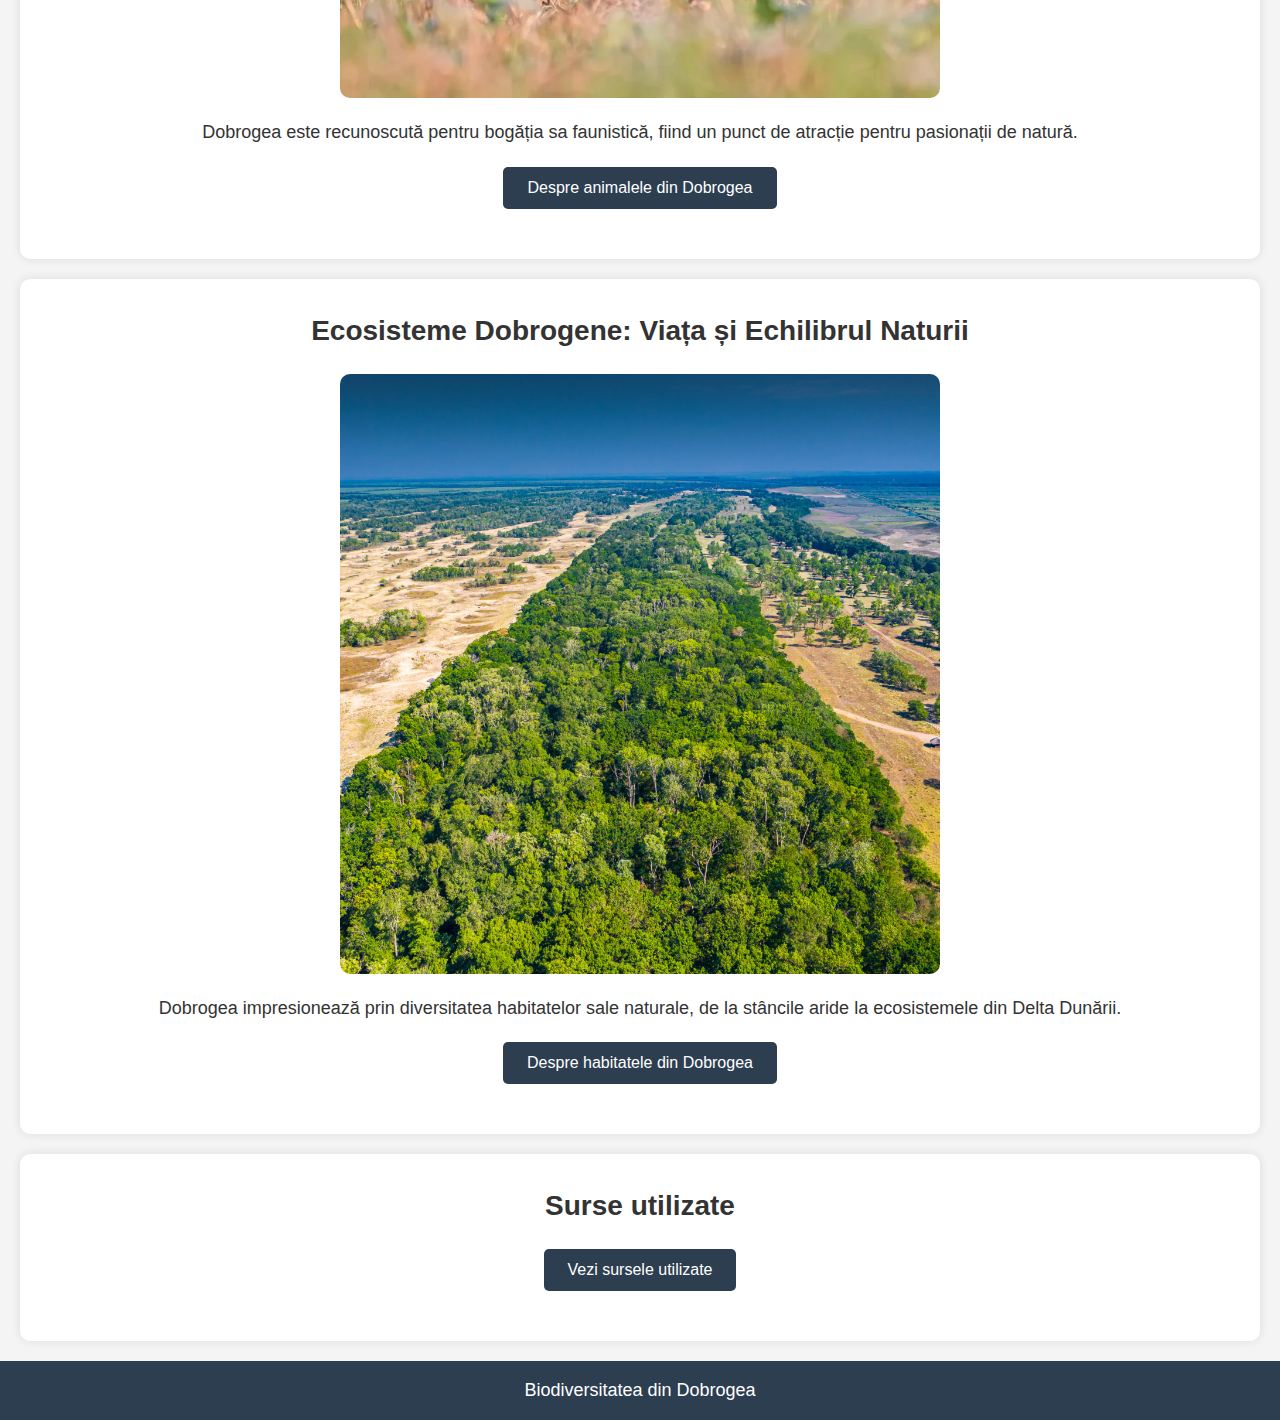
==== commit a7dfbe13: "Add files via upload" ====
--- a/index.html
+++ b/index.html
@@ -2,73 +2,12 @@
 <html lang="ro">
 <head>
     <meta charset="UTF-8">
-    <meta name="viewport" content="width=device-width, initial-scale=1.0">
-    <title>Biodiversitatea din Dobrogea</title>
-    <link rel="stylesheet" href="CSS/style.css">
+    <title>Redirecționare...</title>
+    <script>
+        window.location.href = "Acasă.html";
+    </script>
 </head>
 <body>
-
-    <header id="header">
-        <h1>Biodiversitatea din Dobrogea</h1>
-        <div id="hamburger-menu-container">
-            <div id="hamburger-menu" onclick="toggleMenu()">
-                &#9776; <!-- Simbolul hamburger -->
-            </div>
-            <nav class="menu">
-                <ul>
-                    <li><a href="index.html">Acasă</a></li>
-                    <li><a href="HTML/plante.html">Plante</a></li>
-                    <li><a href="HTML/animale.html">Animale</a></li>
-                    <li><a href="HTML/habitate.html">Habitate</a></li>
-                    <li><a href="HTML/resurse.html">Resurse</a></li>
-                </ul>
-            </nav>
-        </div>
-    </header>    
-    <script src="JS/script-meniu.js"></script>
-
-    <!--<section id="biodiversitatea-in-dobrogea">
-        <h2>Despre Dobrogea</h2>
-        <p>Dobrogea este o regiune impresionantă, recunoscută pentru biodiversitatea sa unică.</p>
-    </section>-->
-
-    <section id="plante">
-        <h2>Comorile Verzi ale Dobrogei: Diversitatea Floristică a Regiunii</h2>
-        <img src="poze/pornire/plante.png" alt="Flora Dobrogei">
-        <p>
-            Dobrogea este o adevărată comoară botanică, găzduind o varietate impresionantă de specii de plante.
-        </p>
-        <button onclick="location.href='HTML/plante.html'">Despre plante</button>
-    </section>
-
-    <section id="animale">
-        <h2>Lumea Vie a Dobrogei: Fauna Regiunii și Importanța Ei Ecologică</h2>
-        <img src="poze/pornire/animale.webp" alt="Fauna Dobrogei">
-        <p>
-            Dobrogea este recunoscută pentru bogăția sa faunistică, fiind un punct de atracție pentru pasionații de natură.
-        </p>
-        <button onclick="location.href='HTML/animale.html'">Despre animale</button>
-    </section>
-    
-    <section id="habitate">
-        <h2>Ecosisteme Dobrogene: Viața și Echilibrul Naturii</h2>
-        <img src="poze/pornire/habitate.png" alt="Habitate naturale din Dobrogea">
-        <p>
-            Dobrogea impresionează prin diversitatea habitatelor sale naturale, de la stâncile aride la ecosistemele din Delta Dunării.
-        </p>
-        <button onclick="location.href='HTML/habitate.html'">Despre habitate</button>
-    </section>
-
-    <section id="resurse">
-        <h2>Resurse utilizate</h2>
-        <button onclick="location.href='HTML/resurse.html'">Vezi resursele utilizate</button>
-    </section>
-
-    <footer>
-        <p>Biodiversitatea din Dobrogea</p>
-    </footer>
-
-    
-
+    <p>Dacă nu ești redirecționat automat, <a href="Acasă.html">apasă aici</a>.</p>
 </body>
-</html>
+</html>